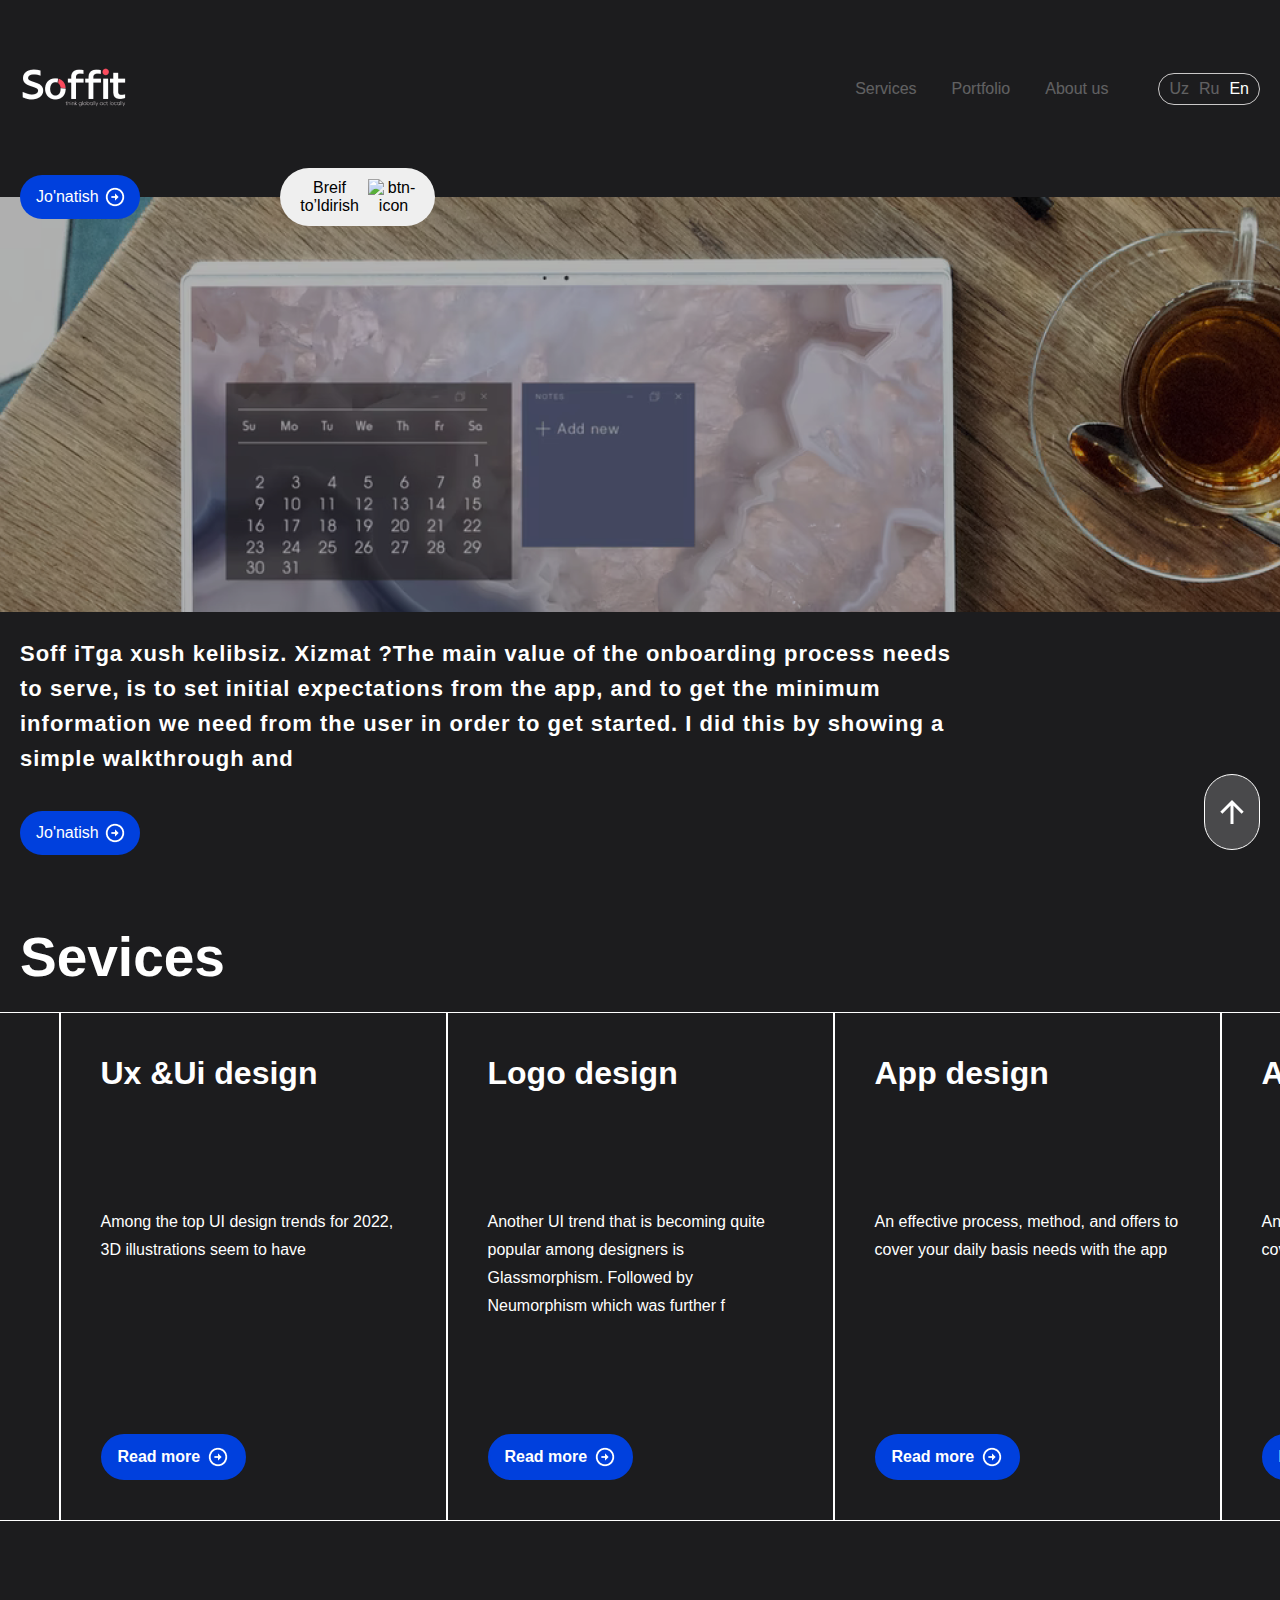
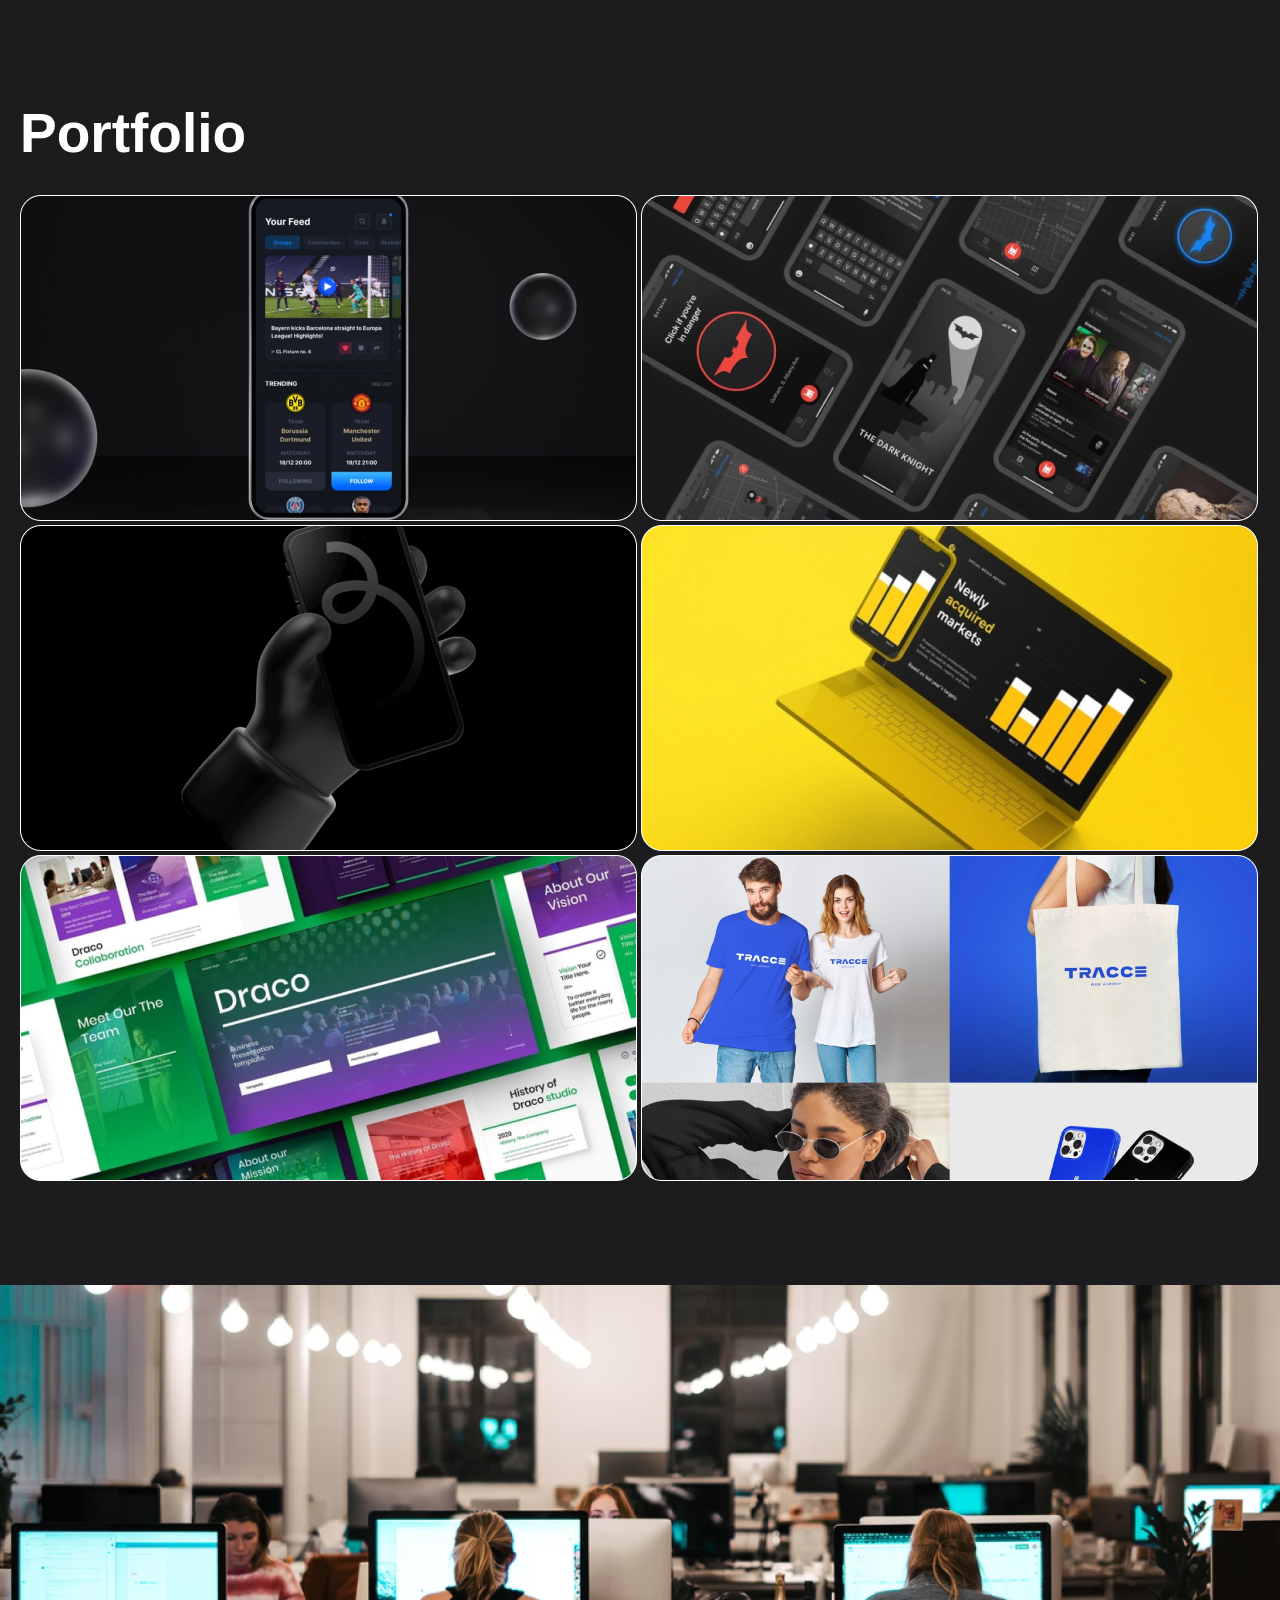
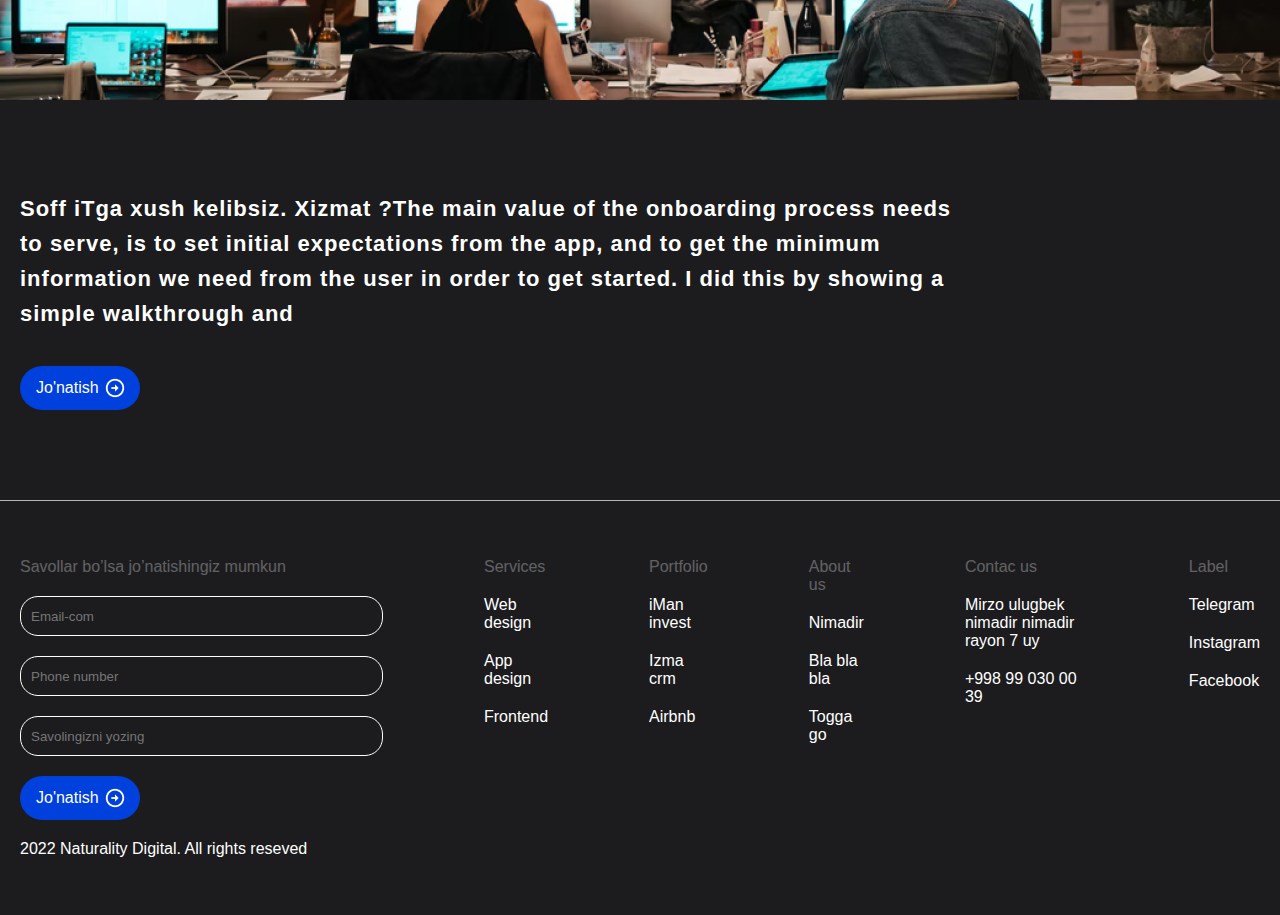
==== index.html @ 896dc00e "loiha" ====
<!DOCTYPE html>
<html lang="en">
  <head>
    <meta charset="UTF-8" />
    <meta name="viewport" content="width=device-width, initial-scale=1.0" />
    <link rel="stylesheet" href="./style/Style.css" />
    <title>Soffit</title>
  </head>
  <body>
    <div class="container">
      <header>
        <div class="content">
          <div class="logo">
            <a href="#">
              <img src="./img/logo.png" alt="site_logo" />
            </a>
          </div>
          <div class="headrer_col">
            <nav>
              <ul>
                <li><a href="./Pages/services.html"> Services </a></li>
                <li><a href="./Pages/portifolio.htm"> Portfolio </a></li>
                <li><a href="#"> About us </a></li>
              </ul>
            </nav>
            <div class="lang">
              <span>Uz</span>
              <span>Ru</span>
              <span class="lang_item">En</span>
            </div>
          </div>
        </div>
      </header>
      <main class="home-main">
        <div class="main-content">
          <button class="btn">
            Jo'natish
            <img src="./img/btn.png" alt="btn-icon" />
          </button>
          <button class="btn-whit">
            Breif to’ldirish
            <img src="./img/fr.png" alt="btn-icon" />
          </button>
        </div>
        <div class="main-img"></div>
        <div class="main-title">
          <div class="main-text">
            <p>
              Soff iTga xush kelibsiz. Xizmat ?The main value of the onboarding
              process needs to serve, is to set initial expectations from the
              app, and to get the minimum information we need from the user in
              order to get started. I did this by showing a simple walkthrough
              and
            </p>
            <button class="btn">
              Jo'natish
              <img src="./img/btn.png" alt="btn-icon" />
            </button>
            <h2>Sevices</h2>
          </div>
          <div class="scrol-button">
            <img src="./img/scrolIcon.png" alt="scrol-icon" />
          </div>
        </div>
      </main>
      <section>
        <div class="all__cards__wrapper">
          <div class="card__wrapper">
            <div class="desing__card">
              <div class="card__header">
                <h2>App design</h2>
              </div>
              <div class="card__main">
                <p>
                  An effective process, method, and offers to cover your daily
                  basis needs with the app
                </p>
              </div>
              <div class="card__footer">
                <button>
                  Read more <img src="./img/btn.png" alt="Go icon" />
                </button>
              </div>
            </div>
            <div class="desing__card">
              <div class="card__header">
                <h2>Web design</h2>
              </div>
              <div class="card__main">
                <p>
                  With competition getting only fierce, compiling the latest
                  trends at regular intervals becomes inevitable.
                </p>
              </div>
              <div class="card__footer">
                <button>
                  Read more <img src="./img/btn.png" alt="Go icon" />
                </button>
              </div>
            </div>
            <div class="desing__card">
              <div class="card__header">
                <h2>Ux &Ui design</h2>
              </div>
              <div class="card__main">
                <p>
                  Among the top UI design trends for 2022, 3D illustrations seem
                  to have
                </p>
              </div>
              <div class="card__footer">
                <button>
                  Read more <img src="./img/btn.png" alt="Go icon" />
                </button>
              </div>
            </div>
            <div class="desing__card">
              <div class="card__header">
                <h2>Logo design</h2>
              </div>
              <div class="card__main">
                <p>
                  Another UI trend that is becoming quite popular among
                  designers is Glassmorphism. Followed by Neumorphism which was
                  further f
                </p>
              </div>
              <div class="card__footer">
                <button>
                  Read more <img src="./img/btn.png" alt="Go icon" />
                </button>
              </div>
            </div>
            <div class="desing__card">
              <div class="card__header">
                <h2>App design</h2>
              </div>
              <div class="card__main">
                <p>
                  An effective process, method, and offers to cover your daily
                  basis needs with the app
                </p>
              </div>
              <div class="card__footer">
                <button>
                  Read more <img src="./img/btn.png" alt="Go icon" />
                </button>
              </div>
            </div>
            <div class="desing__card">
              <div class="card__header">
                <h2>App design</h2>
              </div>
              <div class="card__main">
                <p>
                  An effective process, method, and offers to cover your daily
                  basis needs with the app
                </p>
              </div>
              <div class="card__footer">
                <button>
                  Read more <img src="./img/btn.png" alt="Go icon" />
                </button>
              </div>
            </div>
            <div class="desing__card">
              <div class="card__header">
                <h2>App design</h2>
              </div>
              <div class="card__main">
                <p>
                  An effective process, method, and offers to cover your daily
                  basis needs with the app
                </p>
              </div>
              <div class="card__footer">
                <button>
                  Read more <img src="./img/btn.png" alt="Go icon" />
                </button>
              </div>
            </div>
          </div>
        </div>
      </section>
      <div class="portifolio-page">
        <h2>Portfolio</h2>
        <div class="imgs">
          <img src="./img/img1.png" alt="img" />
          <img src="./img/img2.png" alt="img" />
          <img src="./img/img3.png" alt="img" />
          <img src="./img/img4.png" alt="img" />
          <img src="./img/img5.png" alt="img" />
          <img src="./img/img6.png" alt="img" />
        </div>
      </div>
      <div class="content-item"></div>
      <div class="main-title">
        <div class="main-text">
          <p>
            Soff iTga xush kelibsiz. Xizmat ?The main value of the onboarding
            process needs to serve, is to set initial expectations from the app,
            and to get the minimum information we need from the user in order to
            get started. I did this by showing a simple walkthrough and
          </p>
          <button class="btn">
            Jo'natish
            <img src="./img/btn.png" alt="btn-icon" />
          </button>
        </div>
      </div>
      <footer>
        <div class="footer-content">
          <div class="col">
            <p>Savollar bo’lsa jo’natishingiz mumkun</p>
            <input type="email" placeholder="Email-com" />
            <input type="tex" placeholder="Phone number" />
            <input type="tex" placeholder="Savolingizni yozing" />
            <button class="btn">
              Jo'natish
              <img src="./img/btn.png" alt="btn-icon" />
            </button>
            <p>2022 Naturality Digital. All rights reseved</p>
          </div>
          <div class="col">
            <p>Services</p>
            <p>Web design</p>
            <p>App design</p>
            <p>Frontend</p>
          </div>
          <div class="col">
            <p>Portfolio</p>
            <p>iMan invest</p>
            <p>Izma crm</p>
            <p>Airbnb</p>
          </div>
          <div class="col">
            <p>About us</p>
            <p>Nimadir</p>
            <p>Bla bla bla</p>
            <p>Togga go</p>
          </div>
          <div class="col">
            <p>Contac us</p>
            <p>Mirzo ulugbek nimadir nimadir rayon 7 uy</p>
            <p>+998 99 030 00 39</p>
          </div>
          <div class="col">
            <p>Label</p>
            <p>Telegram</p>
            <p>Instagram</p>
            <p>Facebook</p>
          </div>
        </div>
      </footer>
    </div>
    <script src="./javascript/App.js"></script>
  </body>
</html>
---- style/Style.css ----
/* default style  */

* {
  margin: 0;
  padding: 0;
  box-sizing: border-box;
}

.btn {
  display: flex;
  gap: 5px;
  align-items: center;
  padding: 10px 15px;
  border: none;
  background: rgb(0, 64, 221);
  width: 120px;
  border-radius: 50px;
  transition: all 0.5s;
  color: white;
  font-size: 16px;
  border: 1px solid transparent;
}
.btn:hover {
  background-color: transparent;
  cursor: pointer;
  border-color: white;
}
.btn:hover img {
  background-color: transparent;
}

body {
  font-family: sans-serif;
  background-color: #1c1c1e;
}
.container {
  width: 100%;
}
/* header stayle  */
header {
  width: 100%;
  margin-top: 65px;
}
.content {
  display: flex;
  align-items: center;
  justify-content: space-between;
  width: 1240px;
  margin-left: auto;
  margin-right: auto;
}
.headrer_col {
  display: flex;
  align-items: center;
}
.headrer_col nav ul {
  display: flex;
  align-items: center;
  list-style: none;
  gap: 35px;
}
.headrer_col {
  gap: 50px;
}
.lang {
  border: 1px solid rgb(202, 200, 200);
  border-radius: 75px;
  padding: 6px 10px;
  display: flex;
  gap: 10px;
}
.lang span {
  font-size: 16px;
  font-weight: 500;
}
.lang span:nth-child(1),
.lang span:nth-child(2) {
  color: rgb(255, 255, 255);
  opacity: 0.3;
}
.lang {
  color: white;
}
.headrer_col a {
  text-decoration: none;
  color: rgb(255, 255, 255);
  opacity: 0.3;
}
/* main stayle  */

.home-main {
  position: relative;
  margin-top: 85px;
}
.services-main {
  margin-top: 25px;
}
.main-content {
  display: flex;
  align-items: center;
  margin: 0 auto;
  width: 1240px;
}
.main-content .btn {
  position: absolute;
}
.btn-whit {
  cursor: pointer;
  position: absolute;
  left: 280px;
  display: flex;
  gap: 5px;
  align-items: center;
  padding: 10px 15px;
  border: none;

  width: 155px;
  border-radius: 50px;
  transition: all 0.5s;
  color: rgb(0, 0, 0);
  font-size: 16px;
  border: 1px solid transparent;
}
.main-img {
  width: 100%;
  height: 415px;
  background-image: url(../img/hero_img.png);
  background-repeat: no-repeat;
  background-size: cover;
}
.main-about-img {
  width: 100%;
  height: 415px;
  background-image: url(../img/aboutImg.png);
  background-repeat: no-repeat;
  background-size: cover;
}
.main-title {
  height: 400px;
  width: 1240px;
  display: flex;
  justify-content: space-between;
  align-items: center;
  margin-left: auto;
  margin-right: auto;
}
.main-about-title {
  margin-top: 80px;
  height: max-content;
  width: 1240px;
  margin-left: auto;
  margin-right: auto;
}
.main-text p {
  margin-bottom: 35px;
  width: 950px;
  height: auto;
  line-height: 35px;
  letter-spacing: 1px;
  font-size: 22px;
  font-weight: 700;
  color: white;
}
.main-text h2 {
  margin-top: 70px;
  font-size: 55px;
  font-weight: 700;
  color: white;
}

/* section stayle  */
section {
  width: 100%;
  margin-bottom: 80px;
}
.desing__card {
  display: flex;
  padding: 40px;
  flex-direction: column;
  width: 406px;
  height: 509px;
  justify-content: space-between;
  border: 1px solid rgb(255, 255, 255);
}
.card__header h2 {
  color: rgb(255, 255, 255);
  font-size: 32px;
  font-weight: 700;
  line-height: 40px;
  letter-spacing: 0%;
  text-align: left;
}
.card__main p {
  color: rgb(255, 255, 255);
  font-size: 16px;
  width: 305px;
  font-weight: 500;
  line-height: 28px;
  letter-spacing: 0%;
  text-align: left;
  height: 112px;
}
.card__footer button {
  border: 1px solid rgb(255, 255, 255);
  border-radius: 50px;
  color: rgb(255, 255, 255);
  font-size: 16px;
  font-weight: 600;
  line-height: 22px;
  letter-spacing: 0%;
  text-align: left;
  padding: 10px 15px;
  display: flex;
  align-items: center;
  background-color: transparent;
  gap: 6.83px;
  transition: all 0.3s;
}
.card__footer button:hover {
  background: rgb(0, 64, 221);
  cursor: pointer;
}
.card__footer button:hover img {
  background-color: transparent;
}
.card__footer button img {
  transition: all 0.3s;
}

.content-item {
  width: 100%;
  height: 415px;
  background-image: url(../img/item.png);
  background-repeat: no-repeat;
  background-size: cover;
}

.card__wrapper {
  display: flex;
  justify-content: center;
  width: 100%;
  overflow: auto;
  padding-bottom: 100px;
}

::-webkit-scrollbar {
  height: 2px;
  background-color: rgb(255, 255, 255);
}

::-webkit-scrollbar-track {
  border-radius: 210px;
  background-color: gray;
}

::-webkit-scrollbar-thumb {
  background: rgb(255, 254, 254);
  border-radius: 210px;
}

/* portifolio-page stayle  */
.portifolio-page {
  width: 1240px;
  margin-left: auto;
  margin-right: auto;
}
.portifolio-page h2 {
  font-size: 55px;
  color: white;
  margin-bottom: 30px;
  font-weight: 700;
}
.imgs {
  margin-bottom: 100px;
}
/* footer stayle  */
.footer-content {
  display: flex;
  align-items: start;
  gap: 101px;
  width: 1240px;
  margin-left: auto;
  margin-right: auto;
}
.footer-content .col {
  display: flex;
  flex-direction: column;
  gap: 20px;
}

.scrol-button {
  border: 1px solid white;
  width: 56px;
  height: 76px;
  border-radius: 80px;
  backdrop-filter: blur(94px);
  background: rgba(255, 255, 255, 0.2);
  display: flex;
  align-items: center;
  justify-content: center;
}

footer {
  width: 100%;
  height: 415px;
  display: flex;
  align-items: center;
  border-top: 1px solid rgb(182, 182, 182);
}
.footer-content .col p {
  color: rgb(255, 255, 255);
}
.footer-content .col input {
  width: 363px;
  height: 40px;
  background-color: transparent;
  border: none;
  outline: none;
  border: 1.5px solid white;
  padding: 0px 10px;
  border-radius: 18px;
  color: aliceblue;
}
.footer-content .col:nth-child(4) p:nth-child(2) {
  max-width: 171px;
  text-wrap: wrap;
}
.footer-content .col p:nth-child(1) {
  color: rgb(255, 255, 255);
  opacity: 0.3;
}
.links {
  display: flex;
  flex-wrap: wrap;
  gap: 30px;
}
@media screen and (max-width: 764px) {
  .footer-content {
    flex-direction: column-reverse;
  }
  .links {
    margin: 200px auto;
    margin-bottom: 0px;
  }
  .col {
    margin: 0px auto;
  }
}
@media screen and (max-width: 364px) {
  .footer-content {
    flex-direction: column-reverse;
  }
  .links {
    margin-top: 400px;
  }
}

/* services style  */
.all__cards__header {
  width: 1240px;
  margin: 0px auto;
}
.all__cards__header h2 {
  margin-bottom: 30px;
  color: rgb(255, 255, 255);
  font-size: 35px;
  font-weight: 700;
  line-height: 48px;
  letter-spacing: 0%;
  text-align: left;
}
.Slider-title {
  margin-top: 50px;
  width: 1240px;
  margin-left: auto;
  margin-right: auto;
}

/* portifolio-main stayle  */
.portifolio-main {
  margin-top: 50px;
}

/* about stayle  */
.abot-img {
  margin-top: 40px;
  display: flex;
  flex-direction: column;
  gap: 30px;
  width: 1240px;
  margin-left: auto;
  margin-right: auto;
}

.abot-img img:nth-child(2) {
  width: 600px;
}

/* login page  */

.send__info__wrapper label p {
  display: block;
  color: rgb(255, 255, 255);
  font-size: 16px;
  font-weight: 600;
  line-height: 23px;
  letter-spacing: 0%;
  text-align: left;
  margin-bottom: 10px;
}
.send__info__wrapper {
  width: 1240px;
  display: flex;
  justify-content: space-between;
  border-top: 1px solid white;
  margin: 0px auto;
  padding-top: 50.5px;
}

.send__info__wrapper label input,
select,
textarea {
  display: block;
  box-sizing: border-box;
  color: rgb(255, 255, 255);
  border: 1px solid rgb(255, 255, 255);
  border-radius: 25px;
  padding: 14px 25px;
  backdrop-filter: blur(174px);
  background: rgba(255, 255, 255, 0.1);
}
.name,
.contact,
.select {
  display: flex;
  gap: 30px;
}
.send__info__wrapper form {
  display: flex;
  flex-direction: column;
  gap: 20px;
}
.send__info__wrapper textarea {
  resize: none;
  width: 711px;
  height: 168px;
  border-radius: 25px;
  backdrop-filter: blur(174px);
}

.card__footer button {
  border-radius: 50px;
  color: rgb(255, 255, 255);
  font-size: 16px;
  font-weight: 600;
  line-height: 22px;
  letter-spacing: 0%;
  background: rgb(0, 64, 221);
  text-align: left;
  padding: 10px 15px;
  border: 2px solid rgb(0, 64, 221);
  display: flex;
  align-items: center;
  gap: 6.83px;
  transition: all 0.3s;
}
.card__footer button:hover {
  background: transparent;
  cursor: pointer;
  border: 2px solid white;
}
.card__footer button:hover img {
  background: rgb(0, 64, 221);
  background: transparent;
}
.card__footer button img {
  transition: all 0.3s;
}
.card__footer button img {
  background-color: transparent;
}

.info__text h2 {
  color: rgb(255, 255, 255);
  font-size: 28px;
  font-weight: 700;
  width: 219px;
  line-height: 40px;
  letter-spacing: 0%;
  text-align: left;
  margin-bottom: 30px;
}

.info__text p {
  color: rgb(255, 255, 255);
  opacity: 0.6;
  font-size: 16px;
  font-weight: 500;
  width: 440px;
  line-height: 26px;
  letter-spacing: 0%;
  text-align: left;
}
@media screen and (max-width: 1240px) {
  .send__info__wrapper {
    display: flex;
    gap: 30px;
    width: 711px;
    flex-direction: column-reverse;
  }
  .send__info__wrapper form {
    width: 711px;
    margin: 0px auto;
  }
  .info__text {
    width: 440px;
    margin: 0px auto;
    text-align: center;
  }
}
@media screen and (max-width: 711px) {
  .send__info__wrapper {
    display: flex;
    gap: 30px;
    width: 340px;
    flex-direction: column-reverse;
  }
  .send__info__wrapper form {
    width: 340px;
    margin: 0px auto;
  }
  .info__text {
    width: 340px;
    margin: 0px auto;
  }
  .info__text p {
    max-width: 340px;
    height: auto;
    font-size: 12px;
  }
  .name,
  .contact,
  .select {
    display: block;
    gap: 30px;
  }
  .send__info__wrapper label input,
  select,
  textarea {
    width: 343px;
    display: block;
  }
  .send__info__wrapper label input,
  select,
  textarea {
    max-width: 343px;
    min-width: 343px;
  }
  .send__info__wrapper label {
    width: 343px;
  }
}
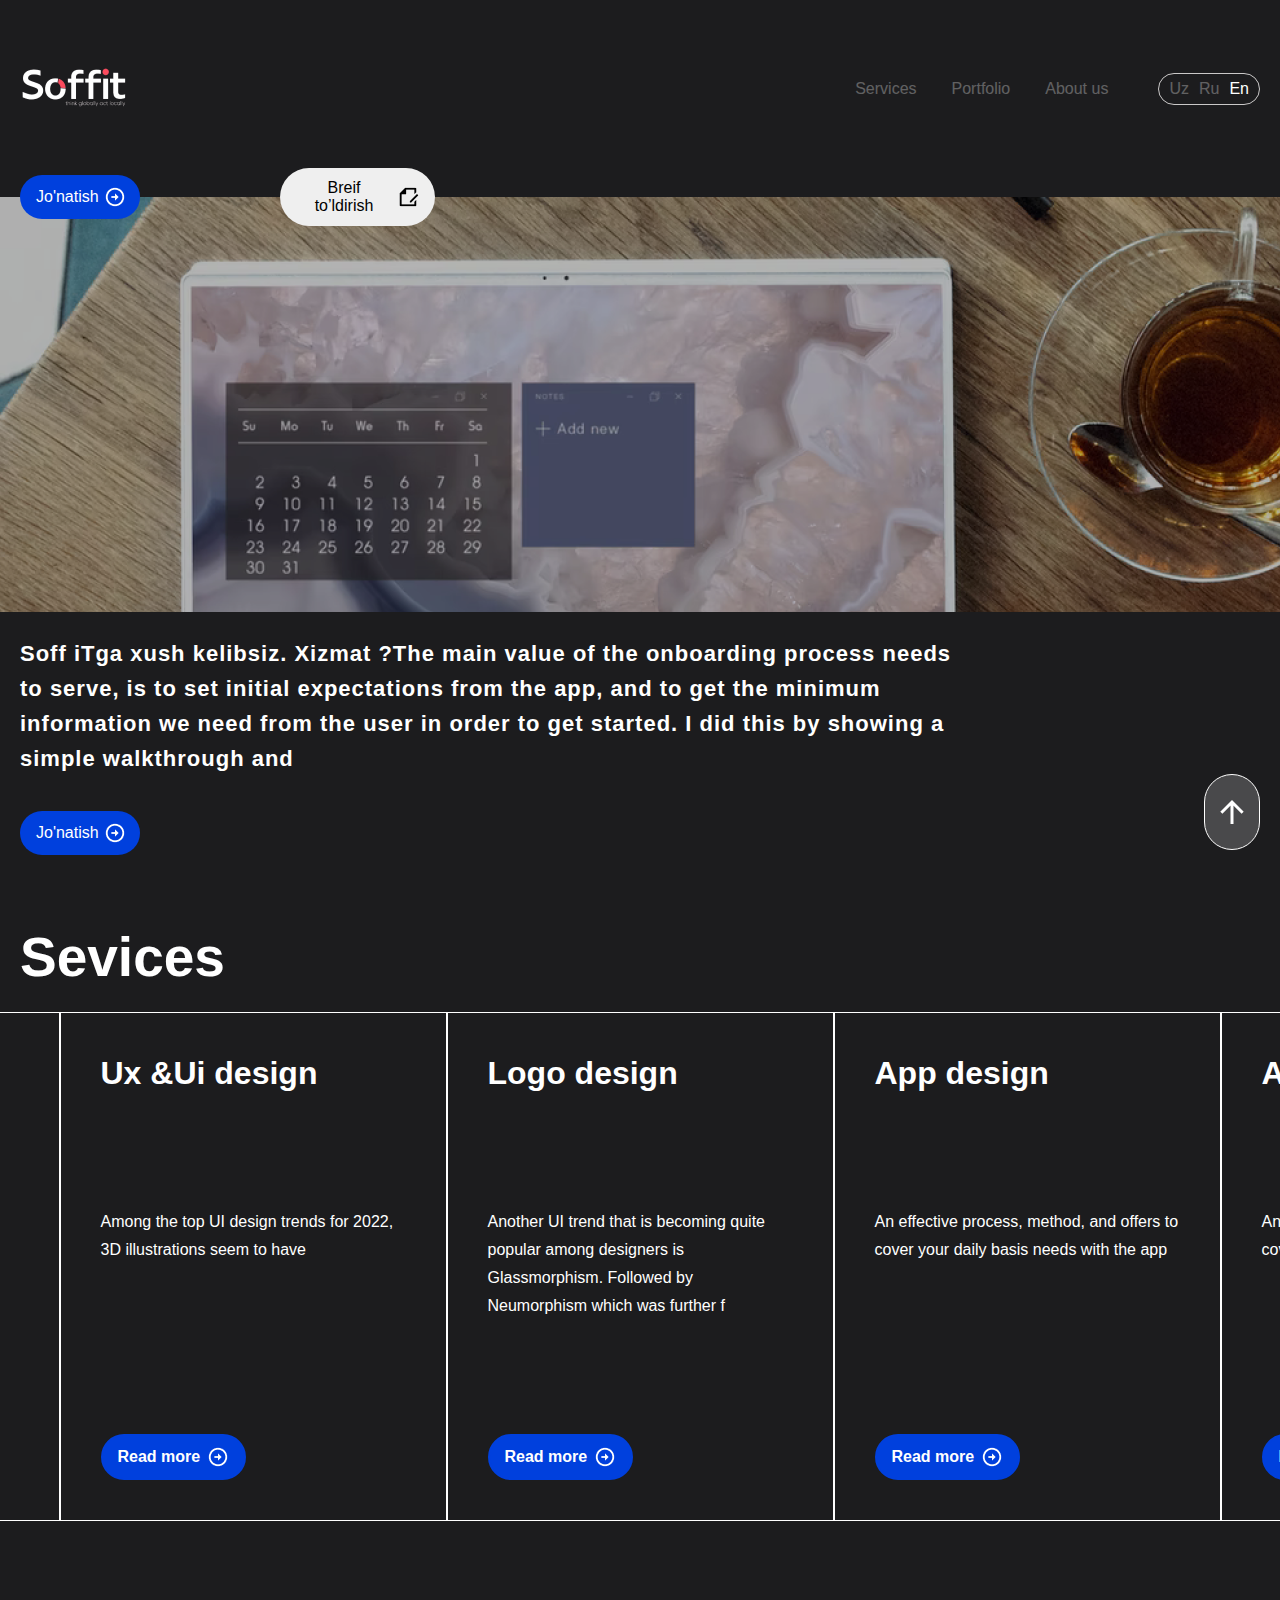
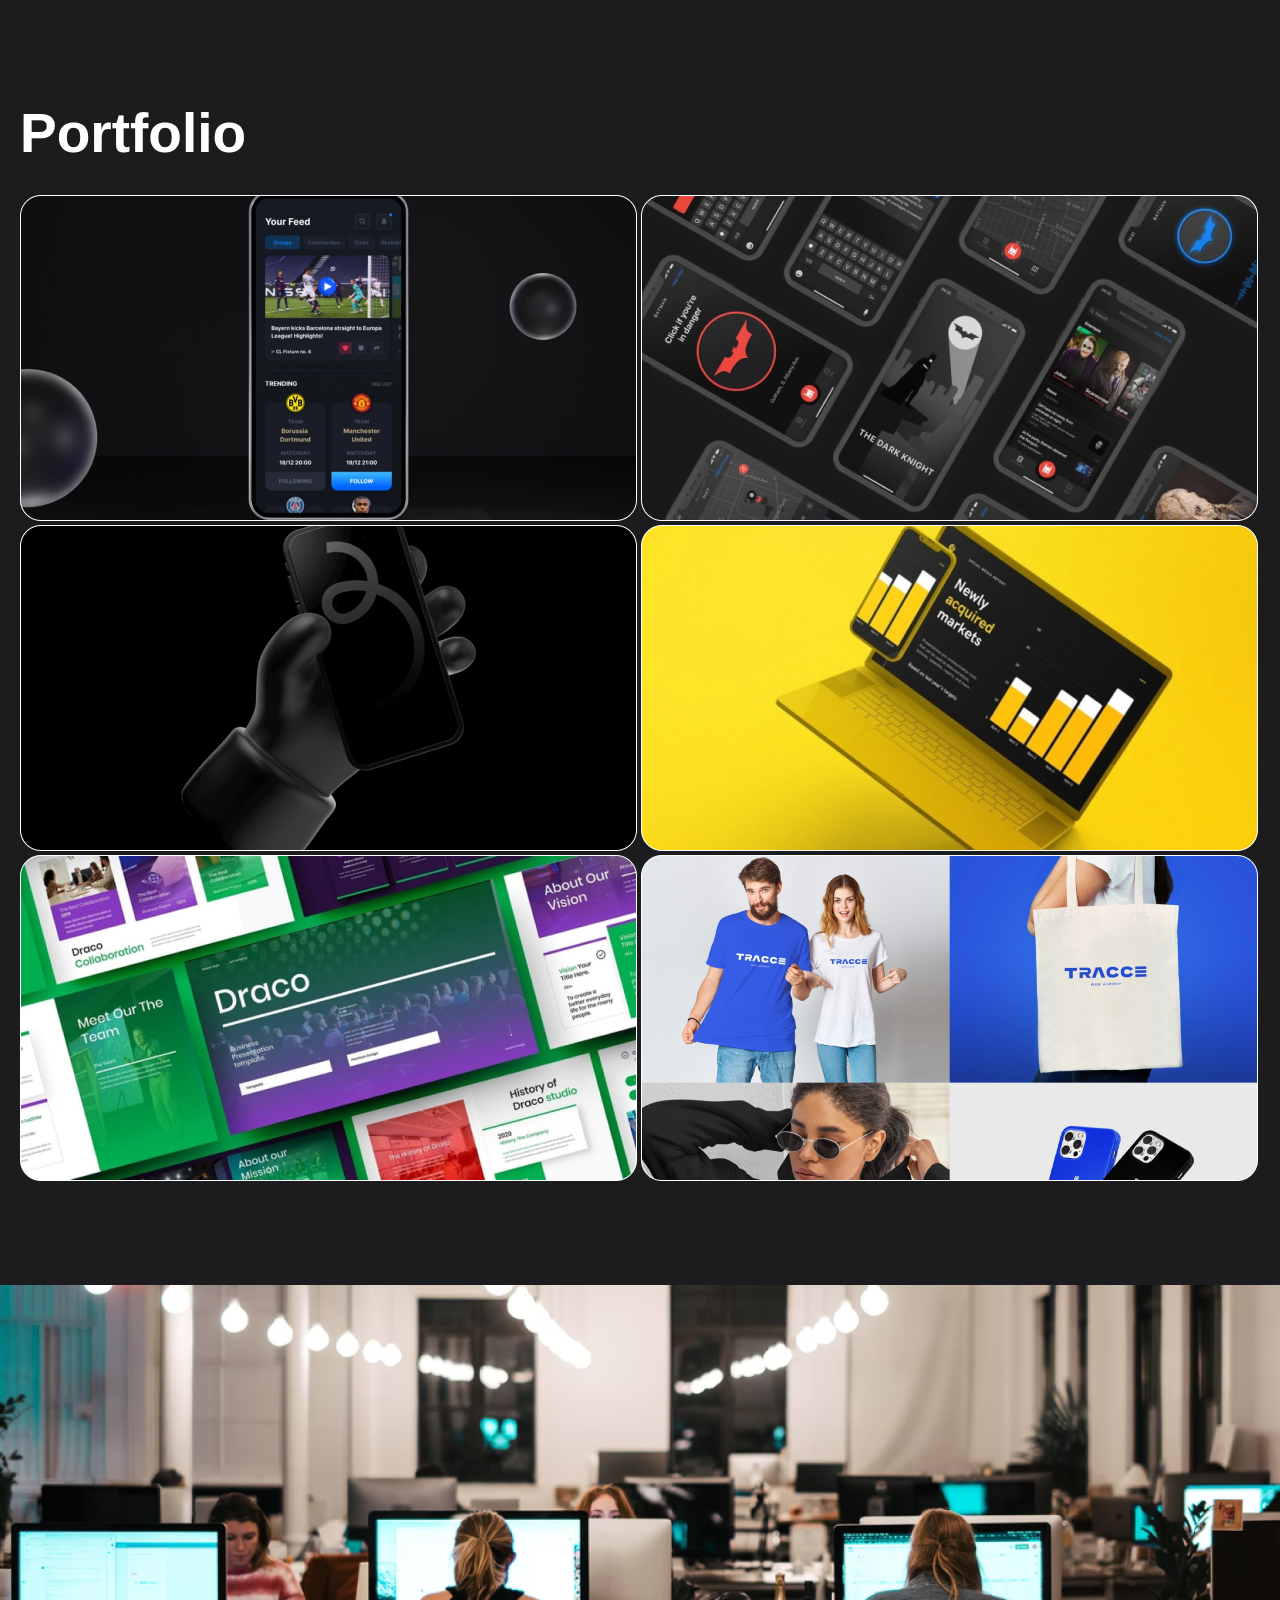
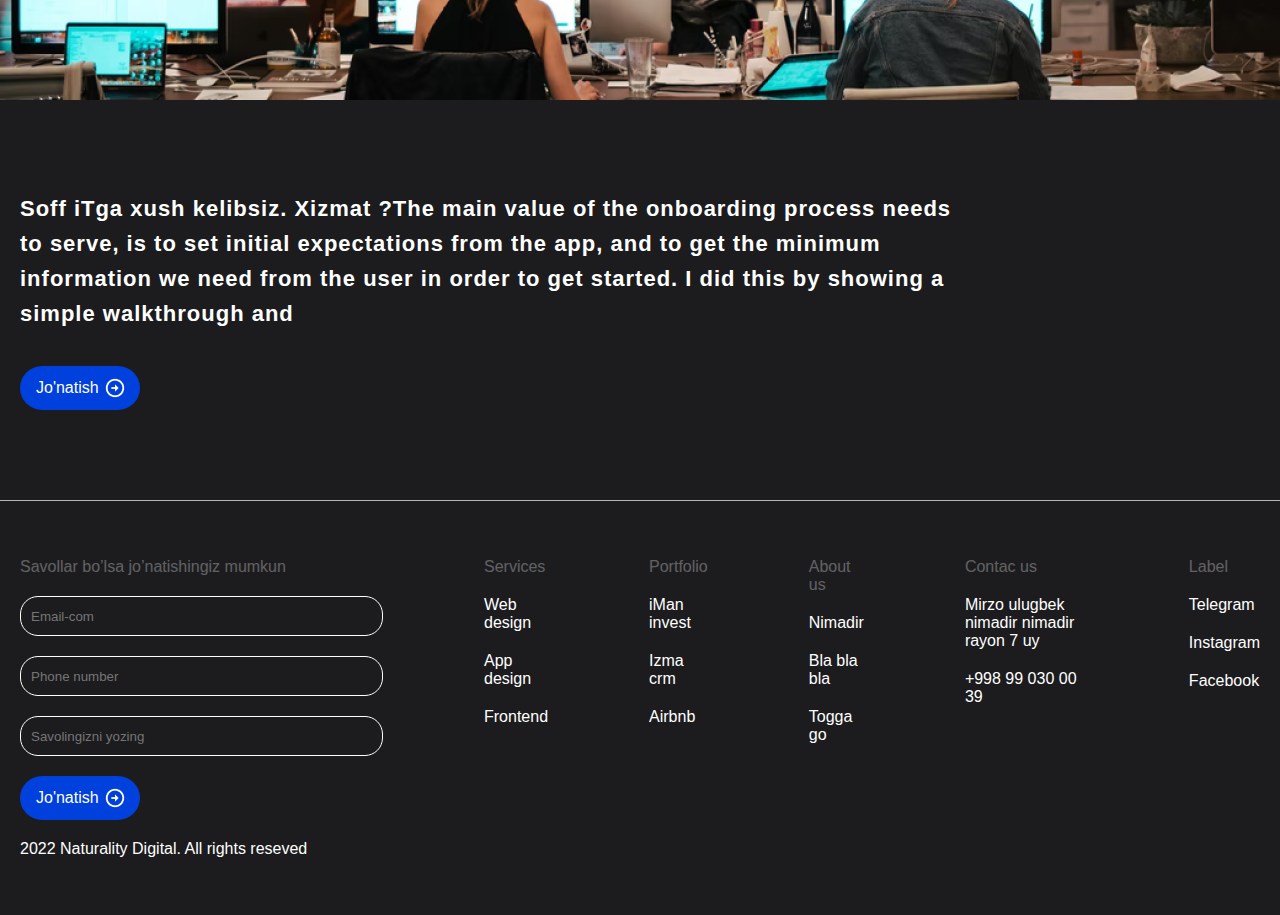
==== commit 68f2fc70: "go" ====
--- a/index.html
+++ b/index.html
@@ -39,7 +39,7 @@
           </button>
           <button class="btn-whit">
             Breif to’ldirish
-            <img src="./img/fr.png" alt="btn-icon" />
+            <img src="./img/Fr.png" alt="btn-icon" />
           </button>
         </div>
         <div class="main-img"></div>
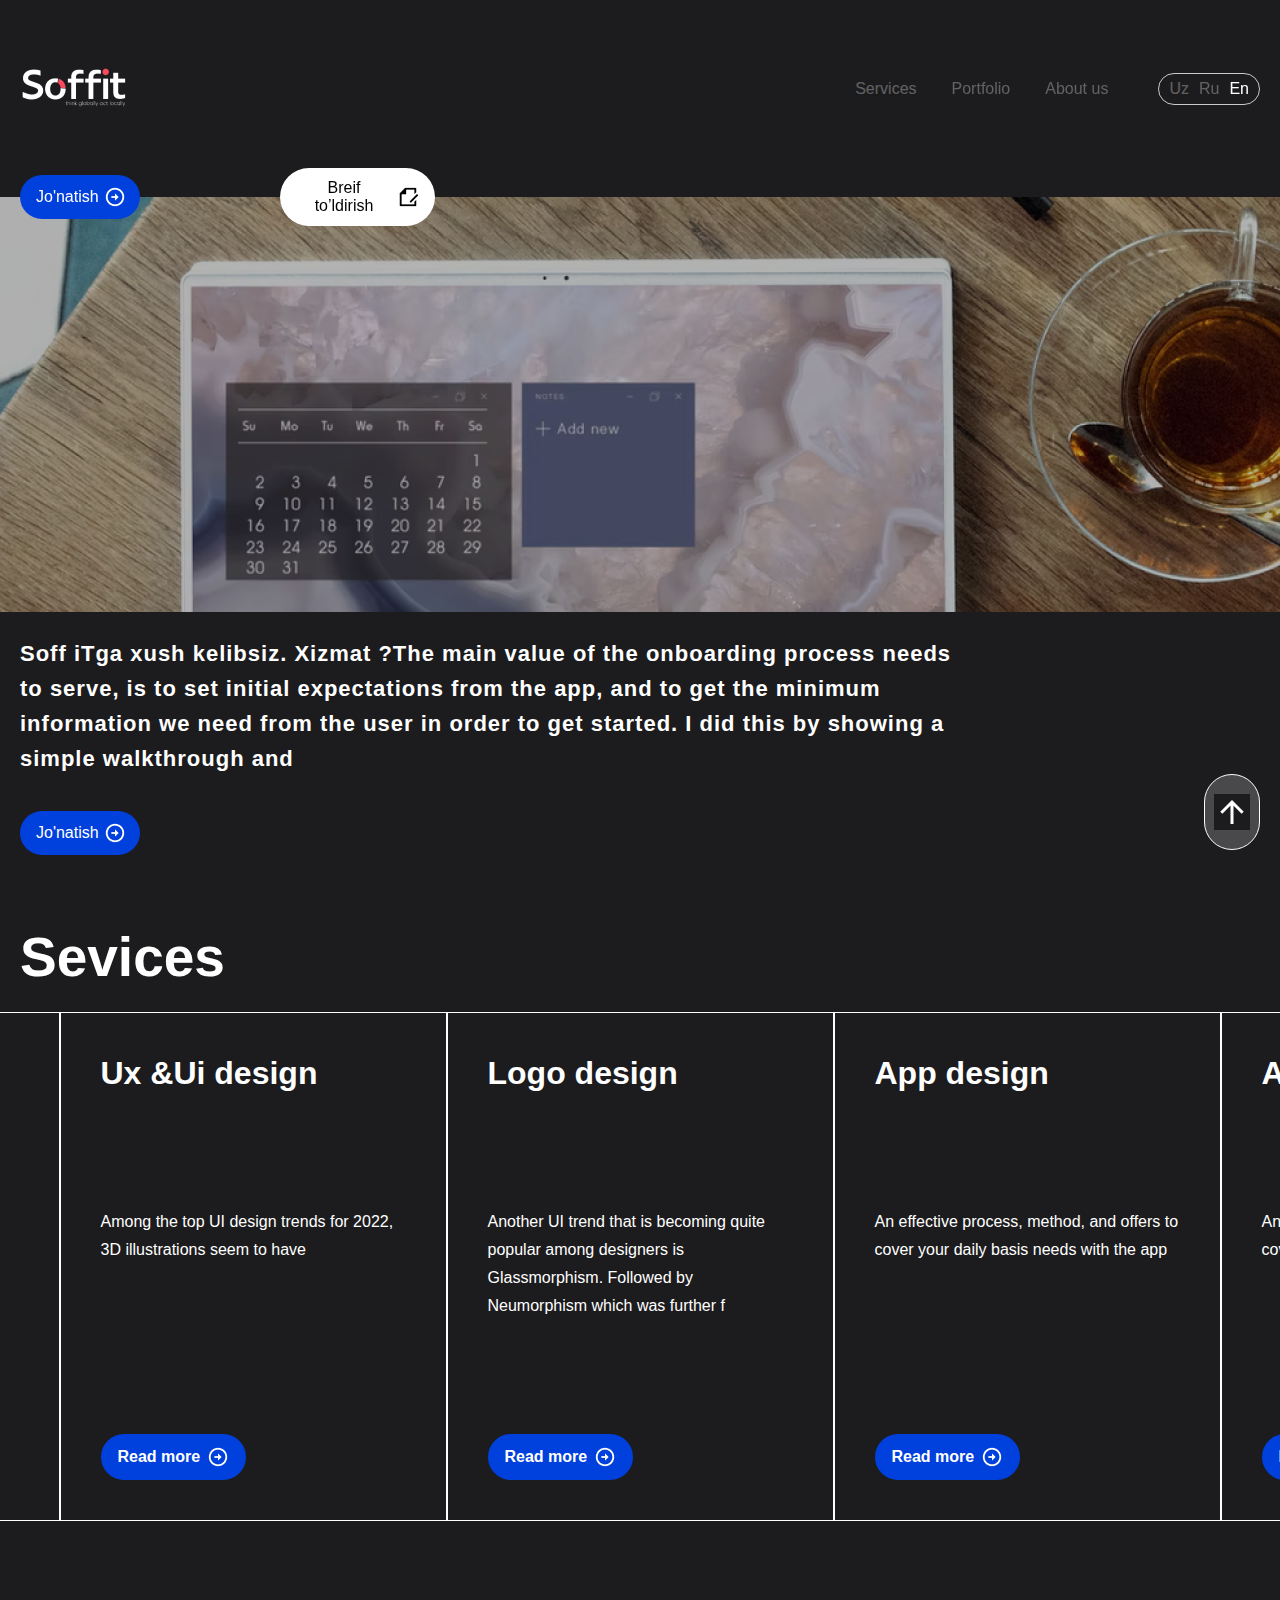
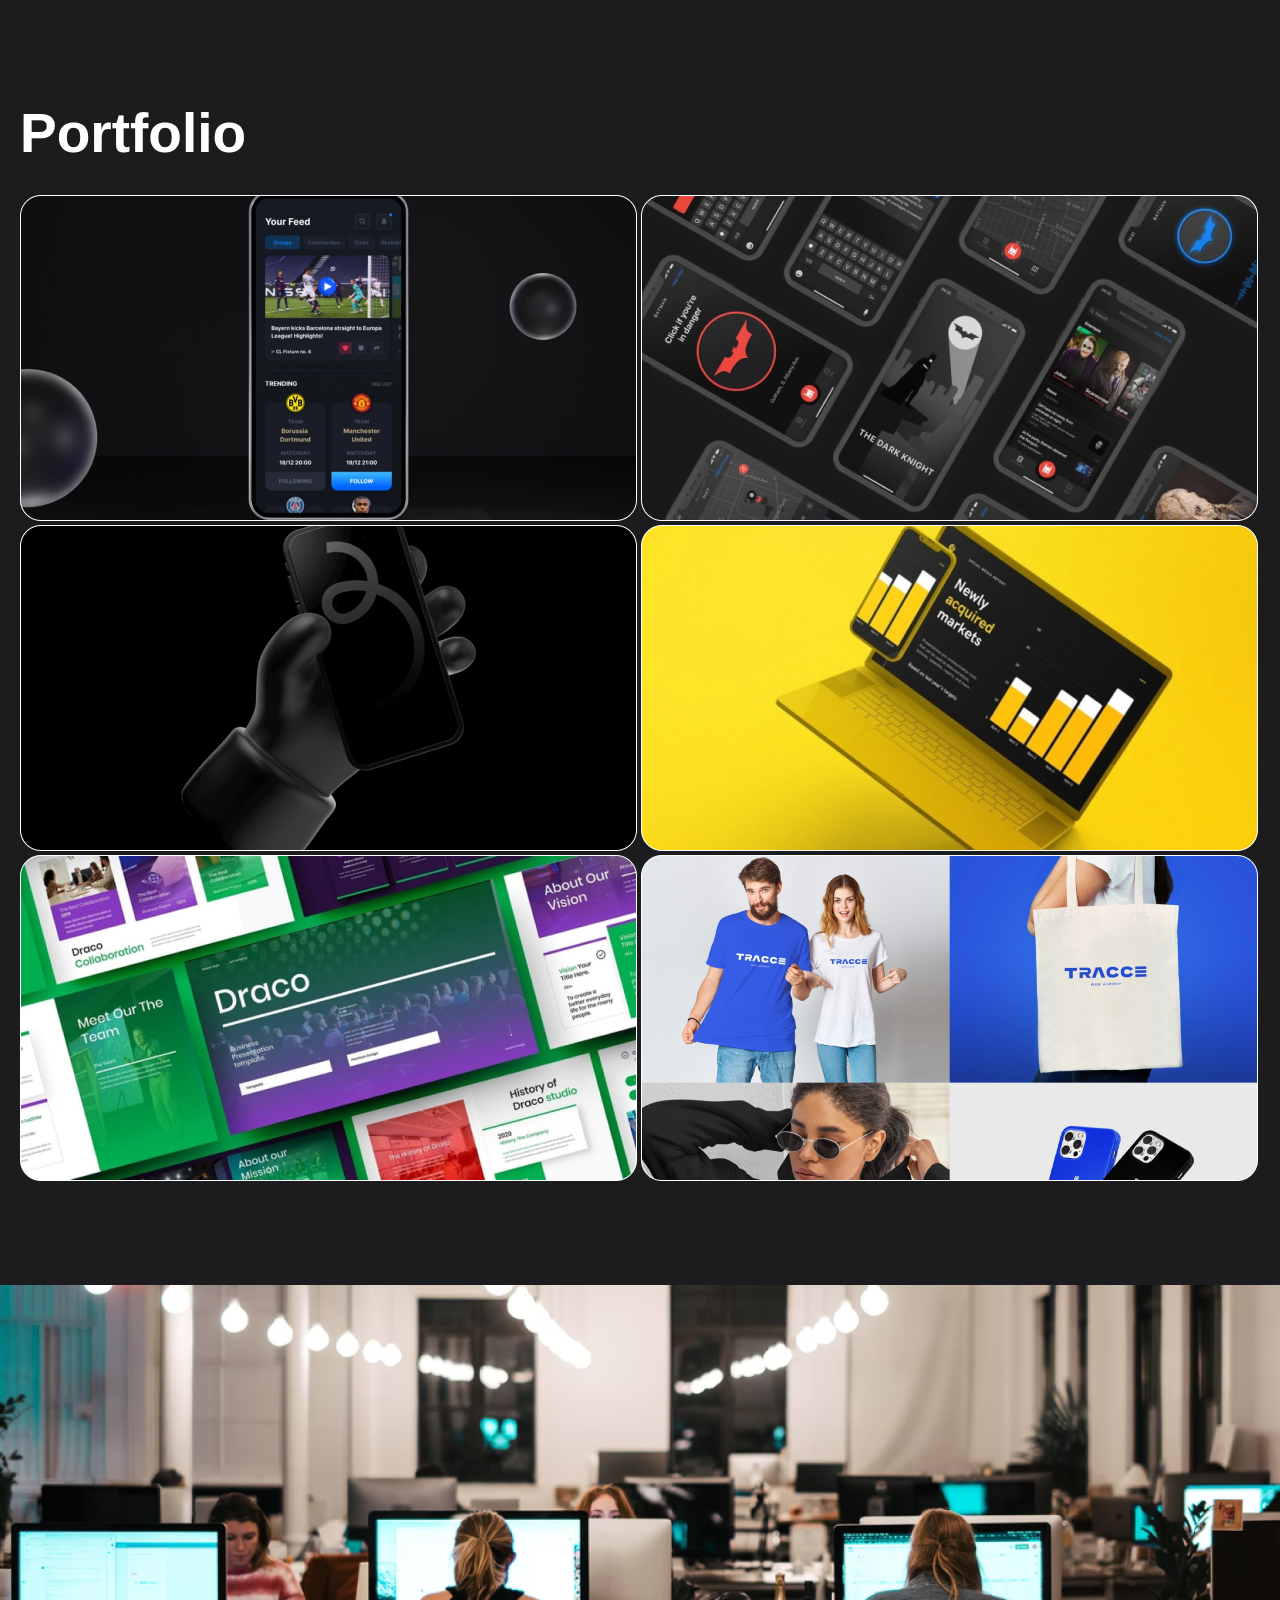
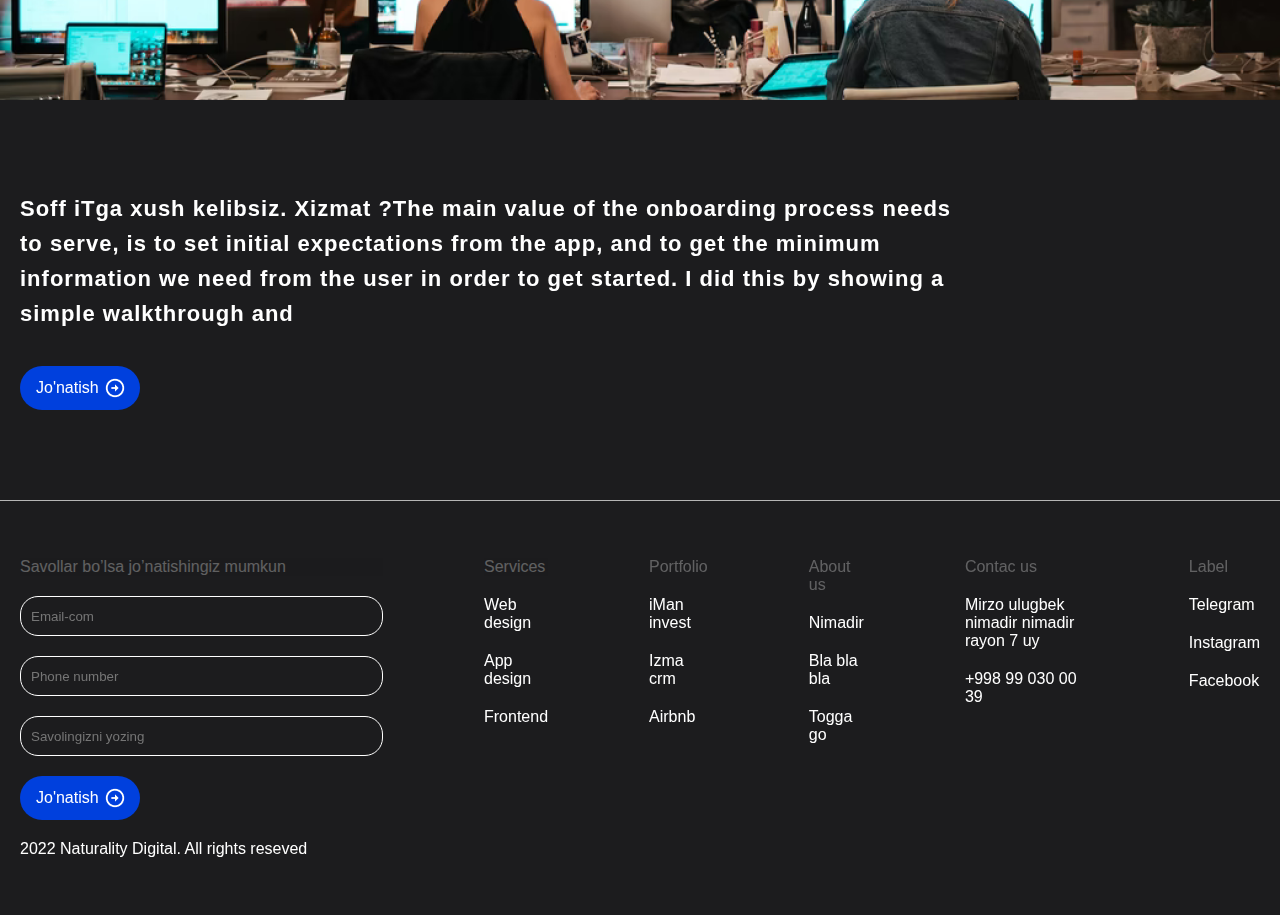
==== commit 6e8abfa0: "go" ====
--- a/index.html
+++ b/index.html
@@ -12,14 +12,26 @@
         <div class="content">
           <div class="logo">
             <a href="#">
-              <img src="./img/logo.png" alt="site_logo" />
+              <img src="../img/logo.png" alt="site_logo" />
             </a>
+          </div>
+          <div class="hamburger">
+            <img width="20" height="20" src="../img/hamburger.svg" alt="">
+            <div class="navs">
+              <nav>
+                <ul>
+                  <li><a href="#"> Services </a></li>
+                  <li><a href="#"> Portfolio </a></li>
+                  <li><a href="#"> About us </a></li>
+                </ul>
+              </nav>
+            </div>
           </div>
           <div class="headrer_col">
             <nav>
               <ul>
-                <li><a href="./Pages/services.html"> Services </a></li>
-                <li><a href="./Pages/portifolio.htm"> Portfolio </a></li>
+                <li><a href="#"> Services </a></li>
+                <li><a href="#"> Portfolio </a></li>
                 <li><a href="#"> About us </a></li>
               </ul>
             </nav>
@@ -31,6 +43,8 @@
           </div>
         </div>
       </header>
+      <script src="./header.js"></script>
+
       <main class="home-main">
         <div class="main-content">
           <button class="btn">
--- a/style/Style.css
+++ b/style/Style.css
@@ -21,8 +21,9 @@
   border: 1px solid transparent;
 }
 .btn:hover {
-  background-color: transparent;
+  background: rgb(41, 80, 188);
   cursor: pointer;
+  color: rgb(254, 254, 254);
   border-color: white;
 }
 .btn:hover img {
@@ -37,6 +38,13 @@
   width: 100%;
 }
 /* header stayle  */
+* {
+  margin: 0;
+  padding: 0;
+  box-sizing: border-box;
+  font-family: "Manrope", sans-serif;
+  background: #1c1c1e;
+}
 header {
   width: 100%;
   margin-top: 65px;
@@ -86,6 +94,62 @@
   color: rgb(255, 255, 255);
   opacity: 0.3;
 }
+.hamburger,
+.navs {
+  display: none;
+}
+.hamburger .navs ul {
+  list-style: none;
+}
+.hamburger .navs a {
+  text-decoration: none;
+  color: rgb(255, 255, 255);
+  opacity: 0.3;
+}
+@media screen and (max-width: 1240px) {
+  header,
+  .content {
+    margin-left: auto;
+    margin-right: auto;
+    width: 998px;
+  }
+}
+@media screen and (max-width: 998px) {
+  header,
+  .content {
+    margin-left: auto;
+    margin-right: auto;
+    width: 720px;
+  }
+}
+@media screen and (max-width: 720px) {
+  header,
+  .content {
+    margin-left: auto;
+    margin-right: auto;
+    width: 512px;
+  }
+  .hamburger {
+    display: block;
+  }
+  .headrer_col {
+    display: none;
+  }
+}
+@media screen and (max-width: 512px) {
+  header,
+  .content {
+    margin-left: auto;
+    margin-right: auto;
+    width: 270px;
+  }
+  .hamburger {
+    display: block;
+  }
+  .headrer_col {
+    display: none;
+  }
+}
 /* main stayle  */
 
 .home-main {
@@ -113,7 +177,7 @@
   align-items: center;
   padding: 10px 15px;
   border: none;
-
+  background: white;
   width: 155px;
   border-radius: 50px;
   transition: all 0.5s;
@@ -121,6 +185,13 @@
   font-size: 16px;
   border: 1px solid transparent;
 }
+.btn-whit img {
+  background: transparent;
+}
+.btn img {
+  background: transparent;
+}
+
 .main-img {
   width: 100%;
   height: 415px;
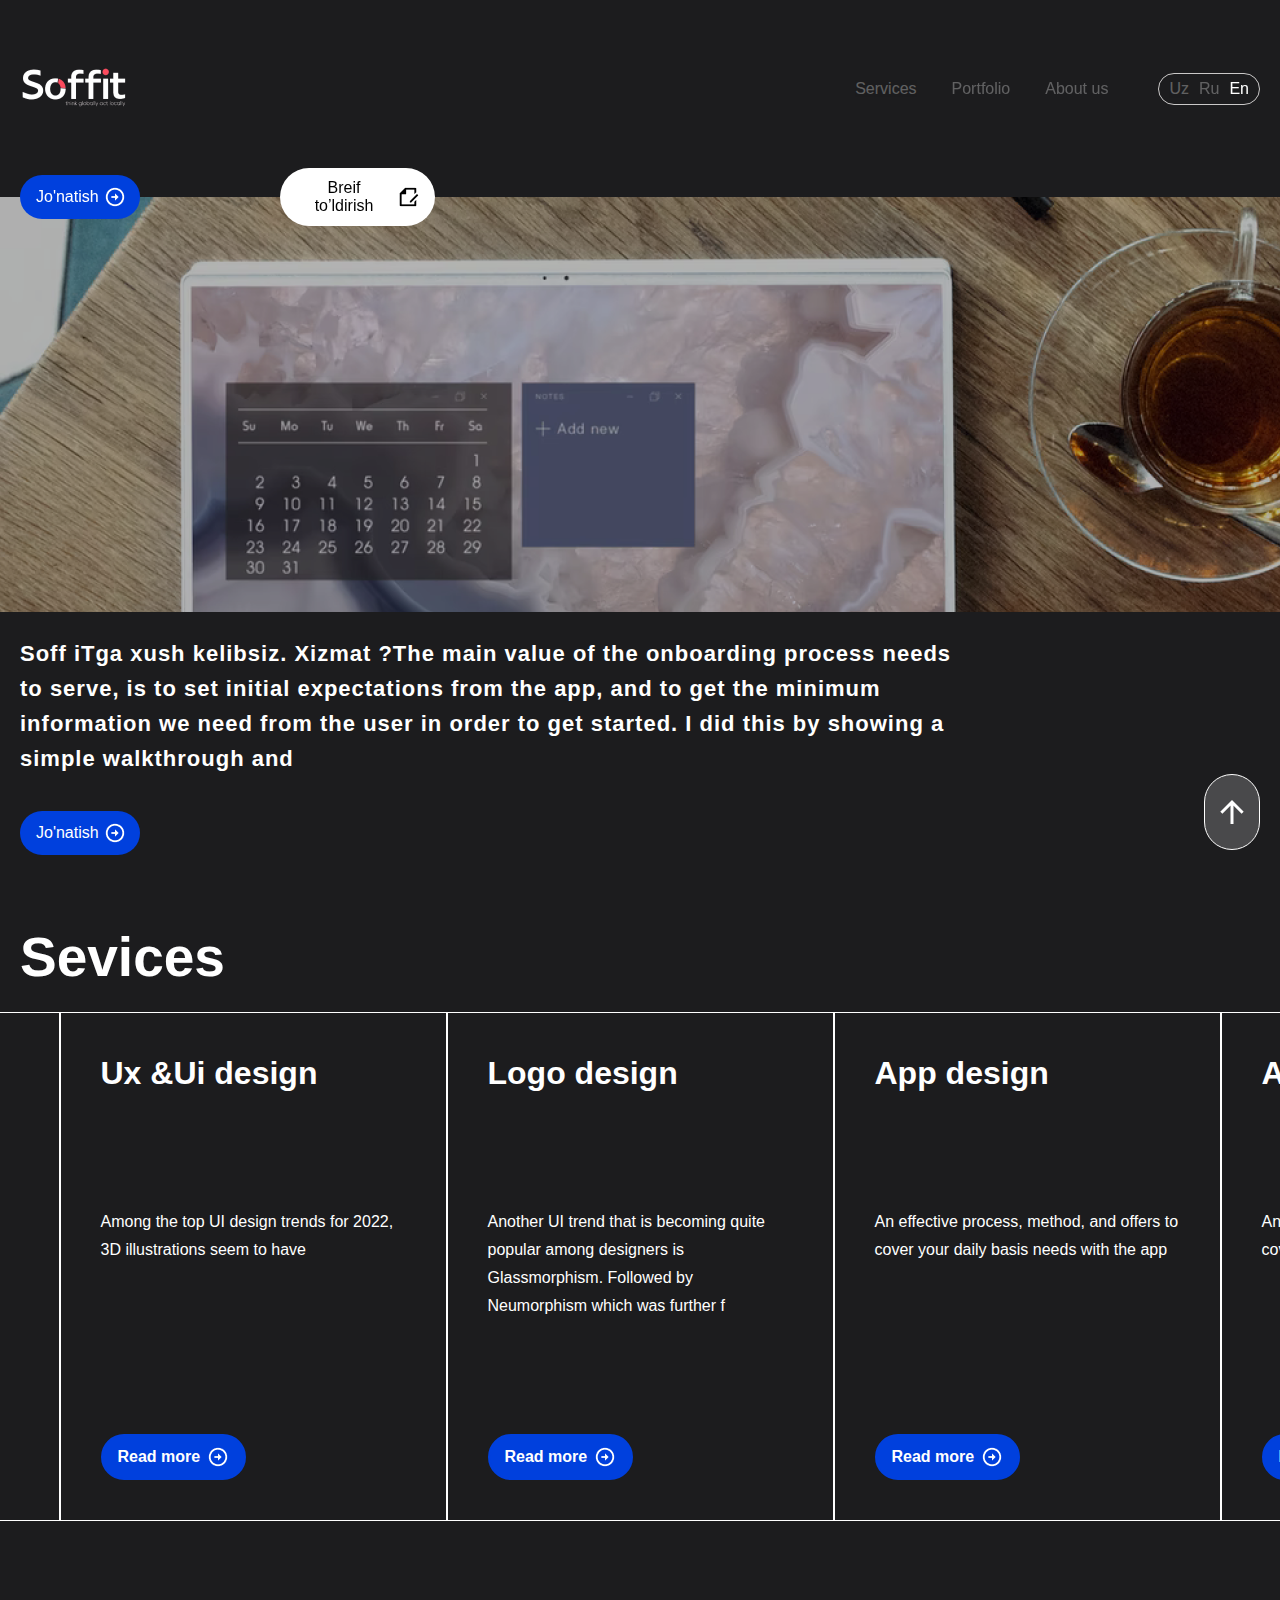
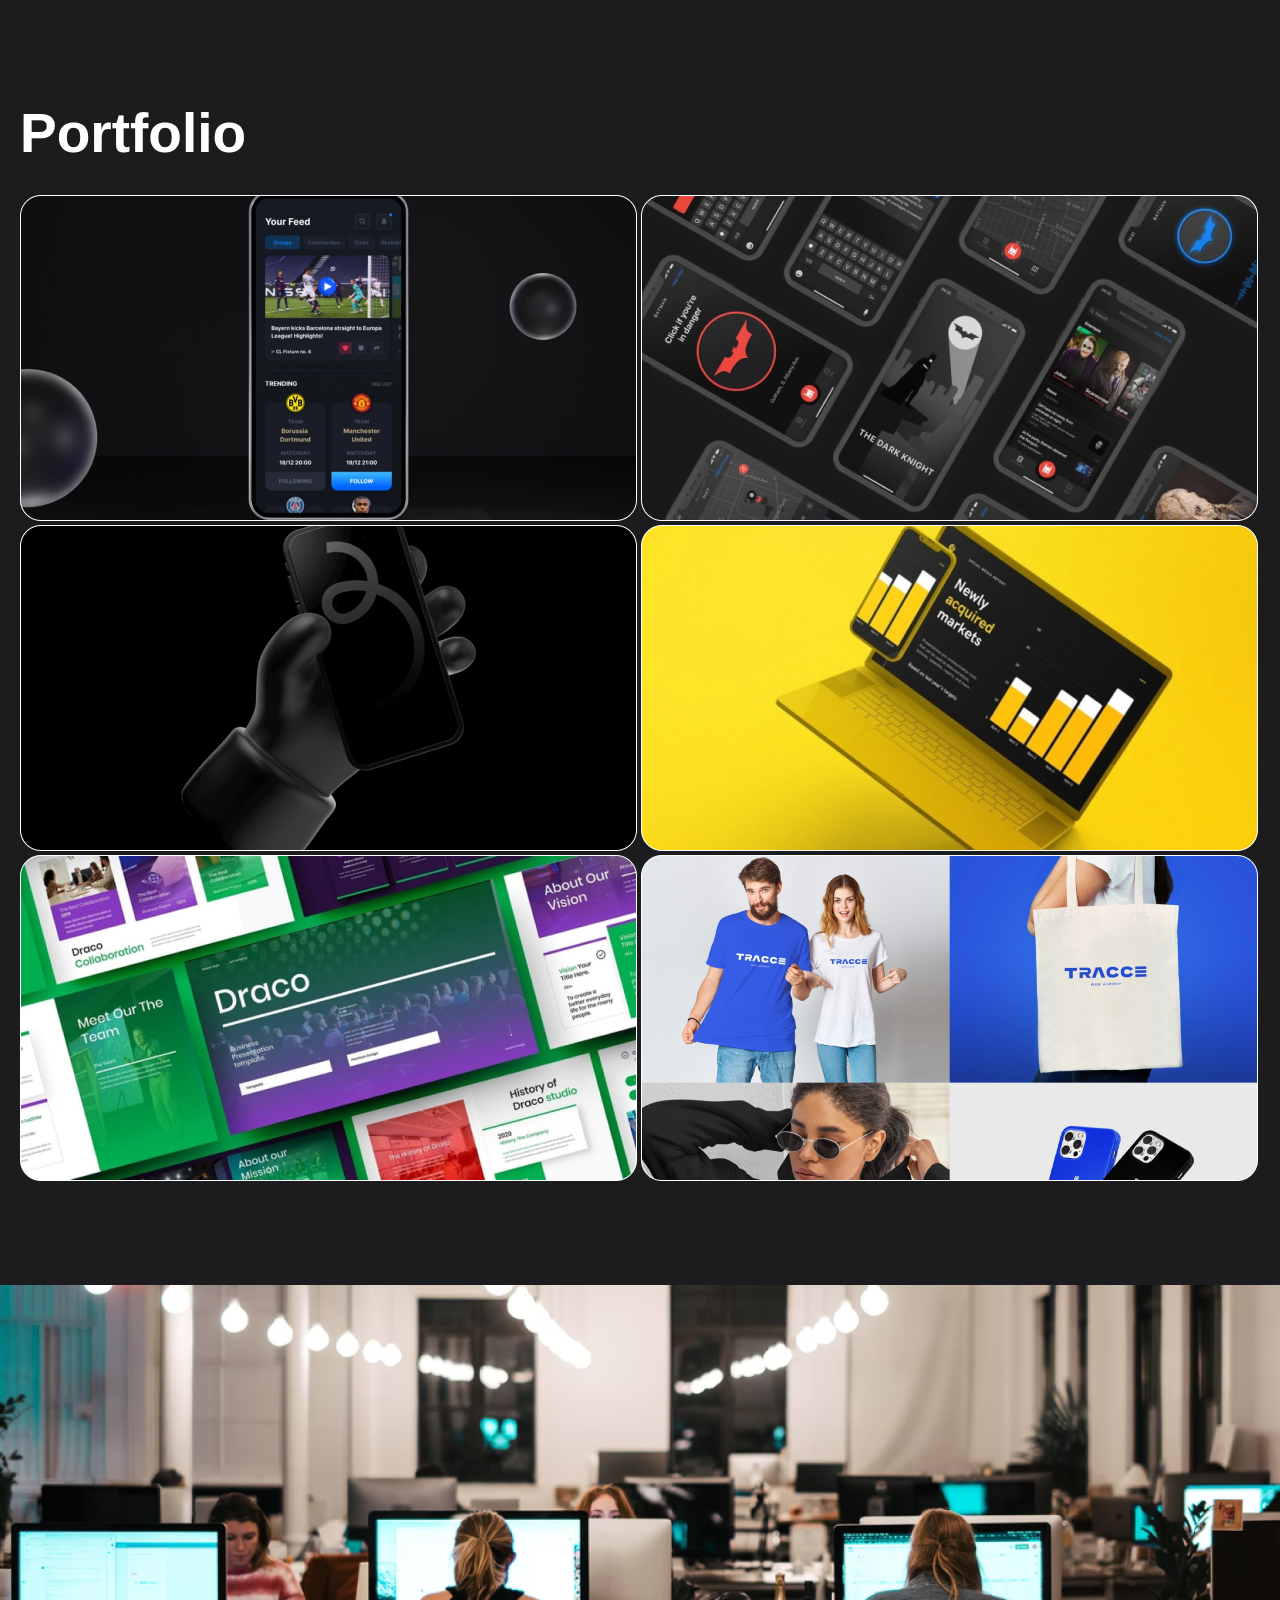
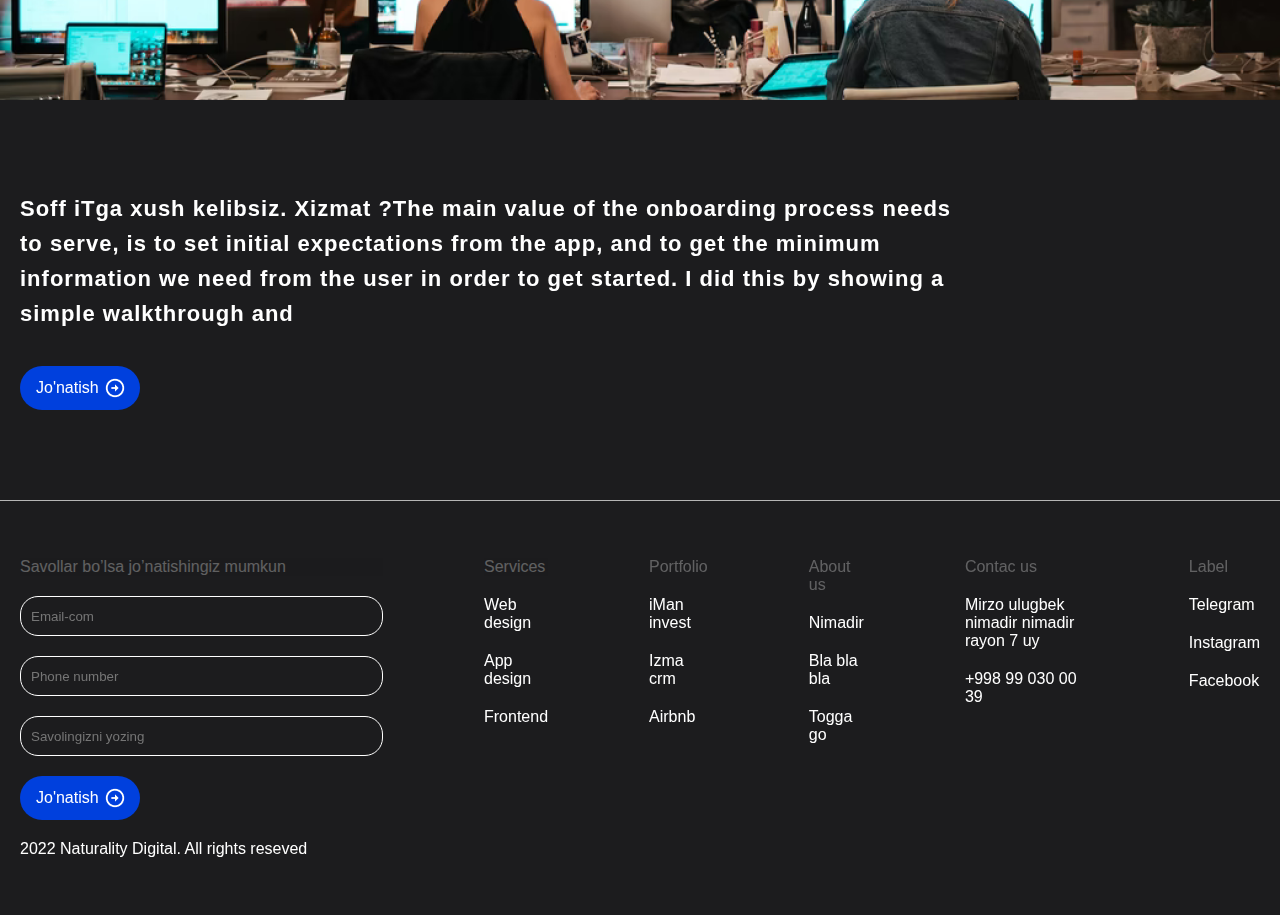
==== commit 38686087: "go" ====
--- a/index.html
+++ b/index.html
@@ -20,9 +20,9 @@
             <div class="navs">
               <nav>
                 <ul>
-                  <li><a href="#"> Services </a></li>
-                  <li><a href="#"> Portfolio </a></li>
-                  <li><a href="#"> About us </a></li>
+                  <li><a href="./Pages/services.html"> Services </a></li>
+                  <li><a href="./Pages/portifolio.htm"> Portfolio </a></li>
+                  <li><a href="./Pages/about.html"> About us </a></li>
                 </ul>
               </nav>
             </div>
--- a/style/Style.css
+++ b/style/Style.css
@@ -370,7 +370,9 @@
   align-items: center;
   justify-content: center;
 }
-
+.scrol-button img {
+  background: transparent;
+}
 footer {
   width: 100%;
   height: 415px;
